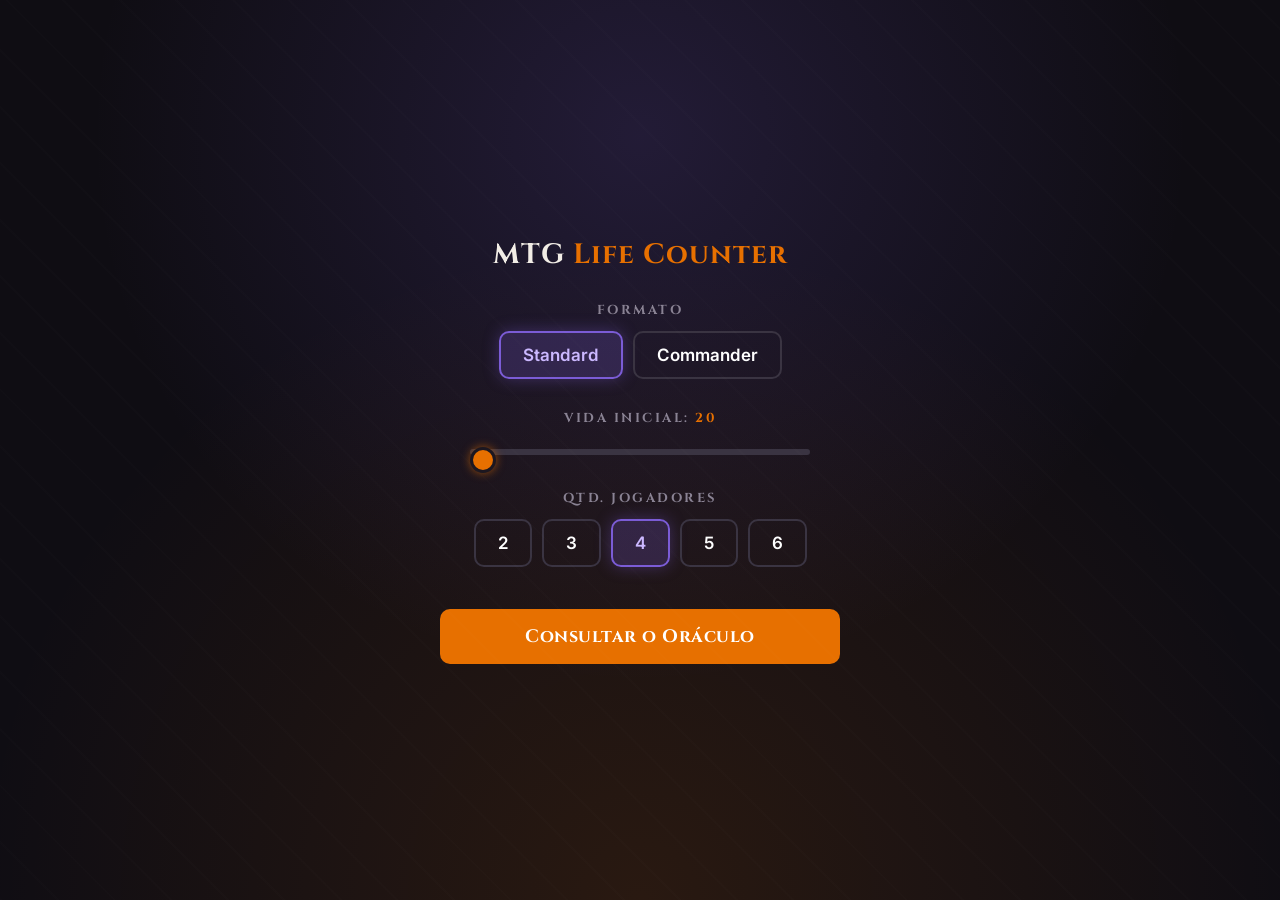
==== index.html @ 46aee6c7 "Initial commit: MTG Life Counter Contador de vida para Magic: The Gathering — PWA estático (HTML/CSS" ====
<!DOCTYPE html>
<html lang="pt-BR">
<head>
  <meta charset="UTF-8">
  <meta name="viewport" content="width=device-width, initial-scale=1.0, maximum-scale=1.0, user-scalable=no">
  <title>MTG Life Counter</title>
  <meta name="theme-color" content="#E77000">
  <link rel="manifest" href="manifest.json">
  <link rel="apple-touch-icon" href="assets/icons/icon-192.png">
  <link rel="preconnect" href="https://fonts.googleapis.com">
  <link href="https://fonts.googleapis.com/css2?family=Cinzel:wght@600;700&family=Inter:wght@400;600;700&display=swap" rel="stylesheet">
  <link rel="stylesheet" href="css/style.css">
</head>
<body>

  <div id="app">

    <!-- View 1: Setup -->
    <div id="view-setup" class="view active">
      <div class="setup-backdrop"></div>

      <h1 class="app-title">MTG <span>Life Counter</span></h1>

      <div class="setup-section">
        <h2>Formato</h2>
        <div class="pill-group" id="format-pills">
          <div class="pill arcane active" data-val="standard">Standard</div>
          <div class="pill arcane" data-val="commander">Commander</div>
        </div>
      </div>

      <div class="setup-section">
        <h2>Vida Inicial: <span id="life-value">20</span></h2>
        <input type="range" id="life-slider" min="20" max="40" step="1" value="20" list="life-ticks">
        <datalist id="life-ticks">
          <option value="20"></option>
          <option value="25"></option>
          <option value="30"></option>
          <option value="35"></option>
          <option value="40"></option>
        </datalist>
      </div>

      <div class="setup-section">
        <h2>Qtd. Jogadores</h2>
        <div class="pill-group" id="player-pills">
          <div class="pill arcane" data-val="2">2</div>
          <div class="pill arcane" data-val="3">3</div>
          <div class="pill arcane active" data-val="4">4</div>
          <div class="pill arcane" data-val="5">5</div>
          <div class="pill arcane" data-val="6">6</div>
        </div>
      </div>

      <button class="start-btn" id="start-btn">Consultar o Oráculo</button>
    </div>

    <!-- View 2: Oracle (multi-etapa) -->
    <div id="view-oracle" class="view">
      <div class="oracle-orb" id="oracle-orb">
        <div class="oracle-face"></div>
      </div>
      <h2 id="oracle-text">O Oráculo aguarda...</h2>
      <p id="oracle-subtext" class="oracle-subtext">Toque para sortear os decks</p>

      <div id="oracle-deck-list" class="oracle-deck-list"></div>

      <button class="start-btn oracle-btn" id="oracle-action-btn">Invocar o Oráculo</button>
    </div>

    <!-- View 3: Match -->
    <div id="view-match" class="view">
      <div id="match-grid" class="match-grid"></div>

      <div id="radial-menu-container">
        <div class="radial-center-btn" onclick="UI.toggleMenu()">
          <svg width="24" height="24" viewBox="0 0 24 24" fill="none" stroke="currentColor" stroke-width="2">
            <line x1="3" y1="12" x2="21" y2="12"></line>
            <line x1="3" y1="6" x2="21" y2="6"></line>
            <line x1="3" y1="18" x2="21" y2="18"></line>
          </svg>
        </div>
      </div>

      <div id="match-end-overlay">
        <h1 id="match-end-title"></h1>
        <p id="match-end-subtitle"></p>
        <button id="match-end-btn">Nova Partida</button>
      </div>
    </div>

  </div>

  <script src="js/dice.js"></script>
  <script src="js/oracle.js"></script>
  <script src="js/game.js"></script>
  <script src="js/ui.js"></script>
  <script src="js/app.js"></script>

  <script>
    if ('serviceWorker' in navigator) {
      window.addEventListener('load', () => {
        navigator.serviceWorker.register('sw.js').catch(err => console.warn('SW falhou:', err));
      });
    }
  </script>
</body>
</html>
---- css/style.css ----
:root {
  --bg-color: #0f0d13;
  --surface-color: #1c1720;
  --primary-color: #E77000;   /* ação principal (CTA) */
  --arcane-color: #7B5CD6;    /* seleção / tema místico */
  --text-color: #f2ede6;
  --text-muted: #8a8394;
  --font-display: 'Cinzel', serif;
  --font-body: 'Inter', system-ui, sans-serif;
  --danger-color: #ff4d4d;
  --success-color: #2ecc71;
}

* {
  box-sizing: border-box;
  margin: 0;
  padding: 0;
  user-select: none;
  -webkit-user-select: none;
  -webkit-tap-highlight-color: transparent;
}

html, body {
  background-color: var(--bg-color);
  color: var(--text-color);
  font-family: var(--font-body);
  overflow: hidden;
  touch-action: none;
  height: 100%;
}

#app { width: 100vw; height: 100vh; position: relative; }

/* ===== VIEWS ===== */
.view {
  display: none;
  width: 100%; height: 100%;
  position: absolute; top: 0; left: 0;
  flex-direction: column;
  animation: viewFadeIn 0.4s ease;
}
.view.active { display: flex; }

@keyframes viewFadeIn {
  from { opacity: 0; transform: scale(0.98); }
  to { opacity: 1; transform: scale(1); }
}

/* ===== SETUP ===== */
#view-setup {
  padding: 24px 20px;
  align-items: center;
  justify-content: center;
  position: relative;
  gap: 4px;
  background:
    radial-gradient(circle at 50% 15%, rgba(123, 92, 214, 0.18), transparent 55%),
    radial-gradient(circle at 50% 100%, rgba(231, 112, 0, 0.12), transparent 60%),
    var(--bg-color);
}

.setup-backdrop {
  position: absolute; inset: 0; pointer-events: none; opacity: 0.5;
  background-image: repeating-linear-gradient(45deg, rgba(255,255,255,0.015) 0 2px, transparent 2px 40px);
}

.app-title {
  font-family: var(--font-display);
  font-size: 28px;
  letter-spacing: 1px;
  margin-bottom: 24px;
  text-align: center;
}
.app-title span { color: var(--primary-color); }

.setup-section { margin-bottom: 26px; text-align: center; width: 100%; max-width: 400px; }
.setup-section h2 {
  font-family: var(--font-display);
  font-size: 13px; text-transform: uppercase; letter-spacing: 2.5px;
  color: var(--text-muted); margin-bottom: 12px;
}
.setup-section h2 span { color: var(--primary-color); font-weight: bold; }

.pill-group { display: flex; flex-wrap: wrap; gap: 10px; justify-content: center; }

.pill {
  background: transparent; border: 2px solid #3a3442; color: #fff;
  padding: 12px 22px; border-radius: 10px; font-size: 17px; font-weight: 600;
  cursor: pointer; transition: transform 0.15s, background-color 0.2s, border-color 0.2s;
}
.pill:active { transform: scale(0.94); }
.pill.arcane.active {
  border-color: var(--arcane-color);
  background-color: rgba(123, 92, 214, 0.22);
  color: #cbb8ff;
  box-shadow: 0 0 16px rgba(123, 92, 214, 0.35);
}

/* Slider de vida inicial */
#life-slider {
  -webkit-appearance: none; width: 100%; max-width: 340px; height: 6px;
  border-radius: 3px; background: #3a3442; outline: none; margin-top: 6px;
}
#life-slider::-webkit-slider-thumb {
  -webkit-appearance: none; width: 26px; height: 26px; border-radius: 50%;
  background: var(--primary-color); border: 3px solid #1c1720; cursor: pointer;
  box-shadow: 0 0 10px rgba(231, 112, 0, 0.6);
}
#life-slider::-moz-range-thumb {
  width: 26px; height: 26px; border-radius: 50%; background: var(--primary-color);
  border: 3px solid #1c1720; cursor: pointer;
}

.start-btn {
  background-color: var(--primary-color); color: #fff; border: none;
  padding: 15px 40px; font-size: 18px; font-weight: 700; font-family: var(--font-display);
  border-radius: 10px; cursor: pointer; margin-top: 12px; width: 100%; max-width: 400px;
  transition: background-color 0.2s, transform 0.15s;
  letter-spacing: 0.5px;
}
.start-btn:active { background-color: #cc6300; transform: scale(0.97); }
.start-btn:disabled { opacity: 0.5; cursor: default; }

/* ===== ORACLE ===== */
#view-oracle {
  align-items: center; justify-content: flex-start;
  background: radial-gradient(circle at 50% 20%, #221a2c 0%, #0a0810 100%);
  text-align: center; padding: 40px 20px 24px;
  overflow-y: auto;
}

#oracle-text { font-family: var(--font-display); font-size: 20px; margin-bottom: 6px; }
.oracle-subtext { color: var(--text-muted); font-size: 14px; margin-bottom: 18px; }

.oracle-orb {
  width: 160px; height: 160px; border-radius: 50%;
  background: radial-gradient(circle at 32% 28%, #4a4256, #14101c 70%);
  box-shadow: 0 0 40px rgba(123, 92, 214, 0.35);
  margin-bottom: 24px;
  position: relative;
  display: flex; align-items: center; justify-content: center;
  animation: orbIdle 3s infinite alternate ease-in-out;
  flex-shrink: 0;
}
.oracle-orb::before {
  content: ''; position: absolute; inset: -10px; border-radius: 50%;
  border: 1px solid rgba(123, 92, 214, 0.4);
}

/* Busto místico abstrato — genérico, não retrato de pessoa real */
.oracle-face {
  width: 70px; height: 82px; border-radius: 50% 50% 46% 46%;
  background: linear-gradient(180deg, #d8cdb8 0%, #b8a888 100%);
  position: relative;
  box-shadow: inset 0 -10px 16px rgba(0,0,0,0.25);
}
.oracle-face::before, .oracle-face::after {
  content: ''; position: absolute; width: 8px; height: 8px; border-radius: 50%;
  background: rgba(20,15,10,0.6); top: 34px;
}
.oracle-face::before { left: 18px; }
.oracle-face::after { right: 18px; }

@keyframes orbIdle {
  0% { box-shadow: 0 0 24px rgba(123, 92, 214, 0.25); }
  100% { box-shadow: 0 0 55px rgba(123, 92, 214, 0.55); }
}

.oracle-orb.consulting {
  animation: orbConsult 0.9s infinite alternate ease-in-out;
}
@keyframes orbConsult {
  0% { box-shadow: 0 0 30px rgba(231, 112, 0, 0.4); transform: scale(1); }
  100% { box-shadow: 0 0 70px rgba(231, 112, 0, 0.8); transform: scale(1.04); }
}

.oracle-deck-list {
  display: flex; flex-direction: column; gap: 10px; width: 100%; max-width: 380px;
  margin-bottom: 20px;
}
.deck-card {
  display: flex; align-items: center; gap: 12px;
  background: var(--surface-color); border: 1px solid #322b3c; border-radius: 10px;
  padding: 12px 14px; text-align: left;
  opacity: 0; transform: translateY(10px);
  animation: deckReveal 0.4s ease forwards;
}
@keyframes deckReveal { to { opacity: 1; transform: translateY(0); } }
.deck-emoji { font-size: 26px; }
.deck-info { display: flex; flex-direction: column; font-size: 13px; color: var(--text-muted); }
.deck-info b { color: var(--text-color); font-size: 14px; }

.oracle-btn { max-width: 340px; }

/* ===== MATCH ===== */
#view-match { background-color: #000; position: relative; }

.match-grid { display: grid; width: 100%; height: 100%; gap: 4px; background-color: #2a2530; }

.player-zone {
  background: linear-gradient(180deg, var(--surface-color), #16121b);
  display: flex; flex-direction: column; align-items: center; justify-content: center;
  position: relative; touch-action: none; overflow: hidden;
  transition: background-color 0.4s;
}
.player-zone.defeated { filter: grayscale(0.7) brightness(0.6); }
.player-zone.defeated::after {
  content: '💀'; position: absolute; font-size: 18vh; opacity: 0.15; pointer-events: none;
}

.life-total {
  font-size: 28vh; font-weight: 700; line-height: 1; font-family: var(--font-display);
  pointer-events: none; transition: color 0.15s; z-index: 2;
}

/* Toque direcional: metade esquerda = -1, metade direita = +1 */
.tap-zone {
  position: absolute; top: 0; bottom: 0; width: 50%; z-index: 3;
  display: flex; align-items: center; justify-content: center;
}
.tap-minus { left: 0; justify-content: flex-start; }
.tap-plus { right: 0; justify-content: flex-end; }
.tap-hint {
  font-size: 22px; color: rgba(255,255,255,0.10); font-weight: bold; padding: 0 14px;
  transition: color 0.15s;
}
.tap-zone.flash { background: rgba(255,255,255,0.06); }
.tap-zone.flash .tap-hint { color: rgba(255,255,255,0.4); }

.player-deck-name {
  position: absolute; bottom: 14px; font-size: 12px; color: var(--text-muted);
  pointer-events: none; z-index: 2;
}

/* Layouts por qtd. de jogadores (2 a 6) */
.match-grid.layout-2 { grid-template-rows: 1fr 1fr; }
.match-grid.layout-2 .player-1 { transform: rotate(180deg); }
.match-grid.layout-2 .life-total { font-size: 30vh; }

.match-grid.layout-3 { grid-template-columns: 1fr 1fr; grid-template-rows: 1fr 1fr; }
.match-grid.layout-3 .player-1, .match-grid.layout-3 .player-2 { transform: rotate(180deg); }
.match-grid.layout-3 .player-3 { grid-column: span 2; }
.match-grid.layout-3 .life-total { font-size: 20vh; }

.match-grid.layout-4 { grid-template-columns: 1fr 1fr; grid-template-rows: 1fr 1fr; }
.match-grid.layout-4 .player-1, .match-grid.layout-4 .player-2 { transform: rotate(180deg); }
.match-grid.layout-4 .life-total { font-size: 20vh; }

.match-grid.layout-5 { grid-template-columns: repeat(6, 1fr); grid-template-rows: 1fr 1fr; }
.match-grid.layout-5 .player-1, .match-grid.layout-5 .player-2, .match-grid.layout-5 .player-3 {
  transform: rotate(180deg); grid-column: span 2;
}
.match-grid.layout-5 .player-4, .match-grid.layout-5 .player-5 { grid-column: span 3; }
.match-grid.layout-5 .life-total { font-size: 15vh; }

.match-grid.layout-6 { grid-template-columns: repeat(3, 1fr); grid-template-rows: 1fr 1fr; }
.match-grid.layout-6 .player-1, .match-grid.layout-6 .player-2, .match-grid.layout-6 .player-3 {
  transform: rotate(180deg);
}
.match-grid.layout-6 .life-total { font-size: 13vh; }

/* Delta flutuante */
.delta-indicator {
  position: absolute; font-size: 40px; font-weight: bold;
  pointer-events: none; opacity: 0; z-index: 10;
  transition: opacity 0.3s, transform 1s ease-out;
}
.delta-indicator.show { opacity: 1; }
.delta-positive { color: var(--success-color); }
.delta-negative { color: var(--danger-color); }

/* ===== MENU RADIAL ===== */
#radial-menu-container {
  position: absolute; top: 50%; left: 50%; transform: translate(-50%, -50%);
  z-index: 100; width: 58px; height: 58px;
}

.radial-center-btn {
  width: 58px; height: 58px; border-radius: 50%;
  background-color: var(--primary-color); border: 3px solid #000; color: #fff;
  display: flex; align-items: center; justify-content: center;
  box-shadow: 0 4px 10px rgba(0,0,0,0.5);
  position: absolute; top: 0; left: 0; z-index: 101; cursor: pointer;
  transition: transform 0.3s;
}
#radial-menu-container.open .radial-center-btn { transform: rotate(45deg); }

.radial-item {
  position: absolute; top: 8px; left: 8px; width: 42px; height: 42px;
  border-radius: 50%; background-color: #2a2530; color: #fff;
  display: flex; align-items: center; justify-content: center;
  font-size: 10px; font-weight: bold; text-align: center;
  transform: translate(0, 0);
  transition: transform 0.35s cubic-bezier(0.175, 0.885, 0.32, 1.275), opacity 0.3s;
  opacity: 0; z-index: 100; pointer-events: none;
  border: 2px solid var(--arcane-color);
}
#radial-menu-container.open .radial-item {
  opacity: 1; pointer-events: auto;
  transform: translate(var(--tx), var(--ty));
}
.radial-item:active { background-color: var(--arcane-color); }

/* ===== TOAST ===== */
#toast {
  position: absolute; bottom: 8%; left: 50%; transform: translateX(-50%) translateY(20px);
  background: rgba(0,0,0,0.88); color: #fff; padding: 12px 24px; border-radius: 24px;
  font-size: 15px; opacity: 0; pointer-events: none; z-index: 200;
  transition: opacity 0.25s, transform 0.25s; white-space: nowrap;
}
#toast.show { opacity: 1; transform: translateX(-50%) translateY(0); }

/* ===== MATCH END OVERLAY ===== */
#match-end-overlay {
  position: absolute; inset: 0; z-index: 300;
  display: none; align-items: center; justify-content: center; flex-direction: column;
  background: rgba(0,0,0,0.92); text-align: center; padding: 20px;
}
#match-end-overlay.active { display: flex; animation: viewFadeIn 0.4s ease; }
#match-end-overlay.victory #match-end-title { color: var(--success-color); }
#match-end-overlay.defeat #match-end-title { color: var(--danger-color); }

#match-end-title { font-family: var(--font-display); font-size: 44px; margin-bottom: 12px; }
#match-end-subtitle { color: var(--text-muted); margin-bottom: 30px; font-size: 17px; }

#match-end-btn {
  background-color: var(--primary-color); color: #fff; border: none;
  padding: 14px 36px; font-size: 17px; font-family: var(--font-display); font-weight: 700;
  border-radius: 10px; cursor: pointer;
}
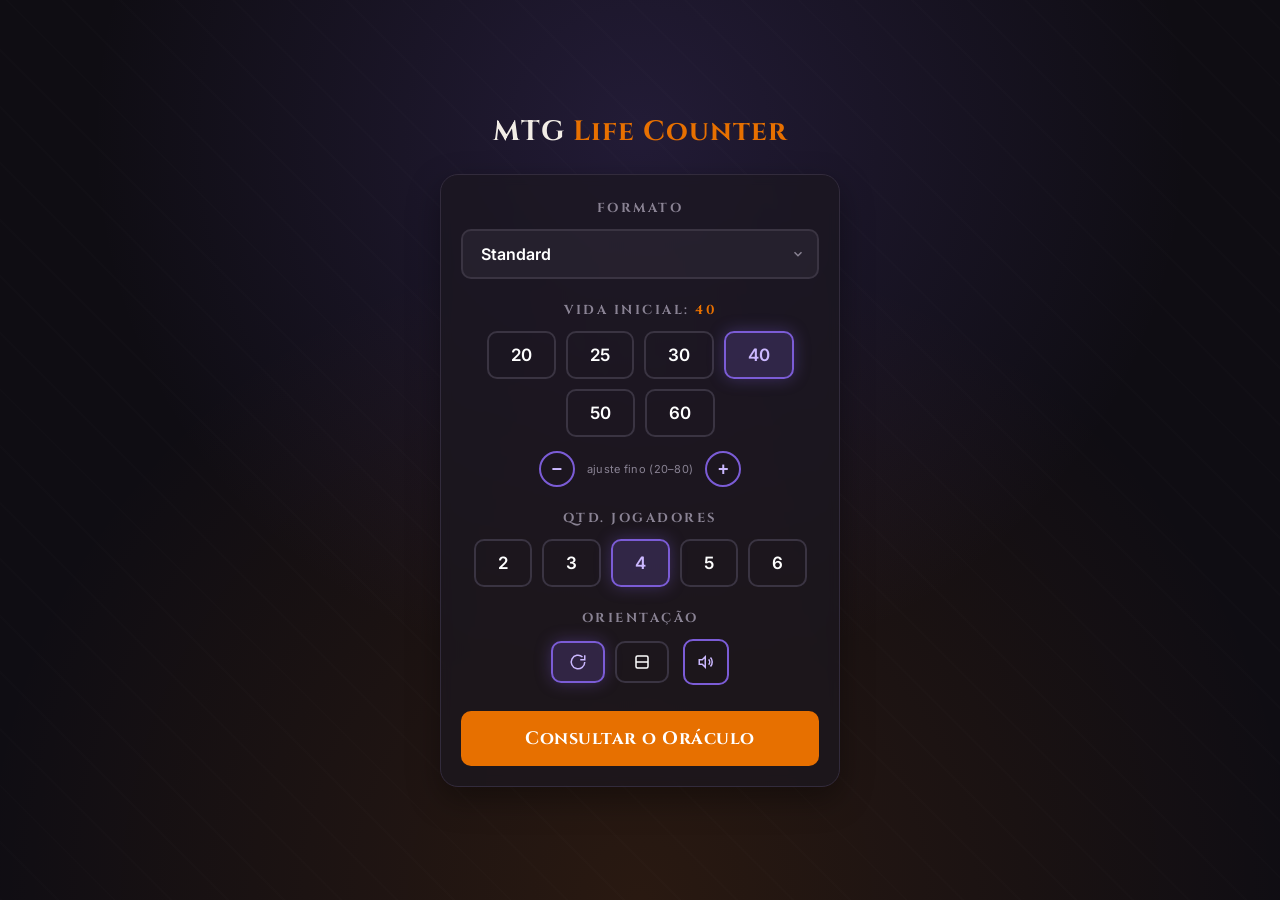
==== commit 03c99e80: "Redesign setup/match UI per mockup: dial gesture, radial wheel, modals, CSV log Setup screen matches" ====
--- a/index.html
+++ b/index.html
@@ -21,38 +21,67 @@
 
       <h1 class="app-title">MTG <span>Life Counter</span></h1>
 
-      <div class="setup-section">
-        <h2>Formato</h2>
-        <div class="pill-group" id="format-pills">
-          <div class="pill arcane active" data-val="standard">Standard</div>
-          <div class="pill arcane" data-val="commander">Commander</div>
+      <div class="setup-card">
+
+        <div class="setup-section">
+          <h2>Formato</h2>
+          <div class="select-field">
+            <select id="format-select">
+              <option value="standard">Standard</option>
+              <option value="commander">Commander</option>
+            </select>
+            <svg class="select-chevron" width="14" height="14" viewBox="0 0 24 24" fill="none" stroke="currentColor" stroke-width="2.5"><polyline points="6 9 12 15 18 9"></polyline></svg>
+          </div>
         </div>
+
+        <div class="setup-section">
+          <h2>Vida Inicial: <span id="life-value">40</span></h2>
+          <div class="pill-group" id="life-pills">
+            <div class="pill arcane" data-val="20">20</div>
+            <div class="pill arcane" data-val="25">25</div>
+            <div class="pill arcane" data-val="30">30</div>
+            <div class="pill arcane active" data-val="40">40</div>
+            <div class="pill arcane" data-val="50">50</div>
+            <div class="pill arcane" data-val="60">60</div>
+          </div>
+          <div class="life-fine-adjust">
+            <button type="button" class="stepper-btn" id="life-minus" title="-5">−</button>
+            <span class="life-fine-hint">ajuste fino (20–80)</span>
+            <button type="button" class="stepper-btn" id="life-plus" title="+5">+</button>
+          </div>
+        </div>
+
+        <div class="setup-section">
+          <h2>Qtd. Jogadores</h2>
+          <div class="pill-group" id="player-pills">
+            <div class="pill arcane" data-val="2">2</div>
+            <div class="pill arcane" data-val="3">3</div>
+            <div class="pill arcane active" data-val="4">4</div>
+            <div class="pill arcane" data-val="5">5</div>
+            <div class="pill arcane" data-val="6">6</div>
+          </div>
+        </div>
+
+        <div class="setup-section">
+          <h2>Orientação</h2>
+          <div class="orientation-row">
+            <div class="pill-group" id="rotation-pills">
+              <div class="pill arcane icon-pill active" data-val="auto" title="Rotação automática por assento">
+                <svg width="18" height="18" viewBox="0 0 24 24" fill="none" stroke="currentColor" stroke-width="2"><path d="M21 12a9 9 0 1 1-3-6.7"></path><polyline points="21 3 21 9 15 9"></polyline></svg>
+              </div>
+              <div class="pill arcane icon-pill" data-val="upright" title="Todos eretos (tela compartilhada)">
+                <svg width="18" height="18" viewBox="0 0 24 24" fill="none" stroke="currentColor" stroke-width="2"><rect x="4" y="4" width="16" height="16" rx="2"></rect><line x1="4" y1="12" x2="20" y2="12"></line></svg>
+              </div>
+            </div>
+            <button class="icon-toggle-btn active" id="sound-toggle" title="Som">
+              <svg class="icon-sound-on" width="18" height="18" viewBox="0 0 24 24" fill="none" stroke="currentColor" stroke-width="2"><polygon points="3 9 7 9 11 5 11 19 7 15 3 15"></polygon><path d="M15.5 8.5a5 5 0 0 1 0 7"></path><path d="M18 6a9 9 0 0 1 0 12"></path></svg>
+              <svg class="icon-sound-off" width="18" height="18" viewBox="0 0 24 24" fill="none" stroke="currentColor" stroke-width="2"><polygon points="3 9 7 9 11 5 11 19 7 15 3 15"></polygon><line x1="16" y1="9" x2="22" y2="15"></line><line x1="22" y1="9" x2="16" y2="15"></line></svg>
+            </button>
+          </div>
+        </div>
+
+        <button class="start-btn" id="start-btn">Consultar o Oráculo</button>
       </div>
-
-      <div class="setup-section">
-        <h2>Vida Inicial: <span id="life-value">20</span></h2>
-        <input type="range" id="life-slider" min="20" max="40" step="1" value="20" list="life-ticks">
-        <datalist id="life-ticks">
-          <option value="20"></option>
-          <option value="25"></option>
-          <option value="30"></option>
-          <option value="35"></option>
-          <option value="40"></option>
-        </datalist>
-      </div>
-
-      <div class="setup-section">
-        <h2>Qtd. Jogadores</h2>
-        <div class="pill-group" id="player-pills">
-          <div class="pill arcane" data-val="2">2</div>
-          <div class="pill arcane" data-val="3">3</div>
-          <div class="pill arcane active" data-val="4">4</div>
-          <div class="pill arcane" data-val="5">5</div>
-          <div class="pill arcane" data-val="6">6</div>
-        </div>
-      </div>
-
-      <button class="start-btn" id="start-btn">Consultar o Oráculo</button>
     </div>
 
     <!-- View 2: Oracle (multi-etapa) -->
@@ -73,6 +102,7 @@
       <div id="match-grid" class="match-grid"></div>
 
       <div id="radial-menu-container">
+        <svg id="radial-wedges" class="radial-wedges" viewBox="-120 -120 240 240"></svg>
         <div class="radial-center-btn" onclick="UI.toggleMenu()">
           <svg width="24" height="24" viewBox="0 0 24 24" fill="none" stroke="currentColor" stroke-width="2">
             <line x1="3" y1="12" x2="21" y2="12"></line>
@@ -86,6 +116,15 @@
         <h1 id="match-end-title"></h1>
         <p id="match-end-subtitle"></p>
         <button id="match-end-btn">Nova Partida</button>
+      </div>
+    </div>
+
+    <!-- Modal genérico (edição de vida, jogadores, dado/coin, menu expansível) -->
+    <div id="modal-overlay" class="modal-overlay">
+      <div class="modal-card" id="modal-card" role="dialog" aria-modal="true">
+        <h3 class="modal-title" id="modal-title"></h3>
+        <div class="modal-body" id="modal-body"></div>
+        <div class="modal-actions" id="modal-actions"></div>
       </div>
     </div>
 
--- a/css/style.css
+++ b/css/style.css
@@ -68,12 +68,23 @@
   font-family: var(--font-display);
   font-size: 28px;
   letter-spacing: 1px;
-  margin-bottom: 24px;
+  margin-bottom: 20px;
   text-align: center;
 }
 .app-title span { color: var(--primary-color); }
 
-.setup-section { margin-bottom: 26px; text-align: center; width: 100%; max-width: 400px; }
+/* Card que agrupa os controles de setup, como no mockup */
+.setup-card {
+  width: 100%; max-width: 400px;
+  background: rgba(28, 23, 32, 0.7);
+  border: 1px solid #322b3c;
+  border-radius: 18px;
+  padding: 24px 20px 20px;
+  backdrop-filter: blur(6px);
+  box-shadow: 0 12px 32px rgba(0, 0, 0, 0.35);
+}
+
+.setup-section { margin-bottom: 22px; text-align: center; width: 100%; }
 .setup-section h2 {
   font-family: var(--font-display);
   font-size: 13px; text-transform: uppercase; letter-spacing: 2.5px;
@@ -95,26 +106,46 @@
   color: #cbb8ff;
   box-shadow: 0 0 16px rgba(123, 92, 214, 0.35);
 }
-
-/* Slider de vida inicial */
-#life-slider {
-  -webkit-appearance: none; width: 100%; max-width: 340px; height: 6px;
-  border-radius: 3px; background: #3a3442; outline: none; margin-top: 6px;
-}
-#life-slider::-webkit-slider-thumb {
-  -webkit-appearance: none; width: 26px; height: 26px; border-radius: 50%;
-  background: var(--primary-color); border: 3px solid #1c1720; cursor: pointer;
-  box-shadow: 0 0 10px rgba(231, 112, 0, 0.6);
-}
-#life-slider::-moz-range-thumb {
-  width: 26px; height: 26px; border-radius: 50%; background: var(--primary-color);
-  border: 3px solid #1c1720; cursor: pointer;
-}
+.pill.icon-pill { padding: 10px 16px; display: flex; align-items: center; justify-content: center; }
+
+/* Ajuste fino da vida inicial (20-80) além dos 6 presets do mockup */
+.life-fine-adjust { display: flex; align-items: center; justify-content: center; gap: 12px; margin-top: 14px; }
+.life-fine-adjust .stepper-btn { width: 36px; height: 36px; font-size: 18px; }
+.life-fine-hint { font-size: 11px; color: var(--text-muted); letter-spacing: 0.3px; }
+
+/* Dropdown de formato — <select> nativo (acessível/robusto), tematizado */
+.select-field { position: relative; width: 100%; }
+.select-field select {
+  width: 100%; appearance: none; -webkit-appearance: none;
+  background-color: rgba(58, 52, 66, 0.35);
+  border: 2px solid #3a3442; color: #fff;
+  padding: 13px 40px 13px 18px; border-radius: 10px;
+  font-size: 16px; font-weight: 600; font-family: var(--font-body);
+  cursor: pointer;
+}
+.select-field select:focus { outline: none; border-color: var(--arcane-color); }
+.select-chevron {
+  position: absolute; right: 14px; top: 50%; transform: translateY(-50%);
+  color: var(--text-muted); pointer-events: none;
+}
+
+/* Orientação: assentos (auto/eretos) + som */
+.orientation-row { display: flex; align-items: center; justify-content: center; gap: 14px; }
+.icon-toggle-btn {
+  width: 46px; height: 46px; border-radius: 10px; flex-shrink: 0;
+  background: transparent; border: 2px solid #3a3442; color: var(--text-muted);
+  display: flex; align-items: center; justify-content: center; cursor: pointer;
+  transition: border-color 0.2s, color 0.2s;
+}
+.icon-toggle-btn .icon-sound-off { display: none; }
+.icon-toggle-btn.active { border-color: var(--arcane-color); color: #cbb8ff; }
+.icon-toggle-btn:not(.active) .icon-sound-on { display: none; }
+.icon-toggle-btn:not(.active) .icon-sound-off { display: block; }
 
 .start-btn {
   background-color: var(--primary-color); color: #fff; border: none;
   padding: 15px 40px; font-size: 18px; font-weight: 700; font-family: var(--font-display);
-  border-radius: 10px; cursor: pointer; margin-top: 12px; width: 100%; max-width: 400px;
+  border-radius: 10px; cursor: pointer; margin-top: 4px; width: 100%;
   transition: background-color 0.2s, transform 0.15s;
   letter-spacing: 0.5px;
 }
@@ -213,7 +244,24 @@
   pointer-events: none; transition: color 0.15s; z-index: 2;
 }
 
-/* Toque direcional: metade esquerda = -1, metade direita = +1 */
+/* Dial de vida: toque/segurar/arrastar — direita = +1, esquerda = -1 */
+.dial-groove {
+  position: absolute; left: 8%; right: 8%; top: 50%; height: 34px;
+  transform: translateY(-50%); z-index: 1; border-radius: 17px;
+  background:
+    repeating-linear-gradient(90deg, rgba(255,255,255,0.05) 0 2px, transparent 2px 12px),
+    linear-gradient(180deg, #322b3c, #1a1620 55%, #322b3c);
+  box-shadow: inset 0 2px 4px rgba(0,0,0,0.5), inset 0 -1px 0 rgba(255,255,255,0.04);
+  pointer-events: none;
+}
+.dial-groove::before, .dial-groove::after {
+  content: ''; position: absolute; top: 0; bottom: 0; width: 14px;
+  background: linear-gradient(180deg, #ff9740, var(--primary-color) 60%, #a34e00);
+  opacity: 0.85;
+}
+.dial-groove::before { left: 0; border-radius: 17px 0 0 17px; }
+.dial-groove::after { right: 0; border-radius: 0 17px 17px 0; }
+
 .tap-zone {
   position: absolute; top: 0; bottom: 0; width: 50%; z-index: 3;
   display: flex; align-items: center; justify-content: center;
@@ -269,7 +317,7 @@
 .delta-positive { color: var(--success-color); }
 .delta-negative { color: var(--danger-color); }
 
-/* ===== MENU RADIAL ===== */
+/* ===== MENU RADIAL (roda de segmentos) ===== */
 #radial-menu-container {
   position: absolute; top: 50%; left: 50%; transform: translate(-50%, -50%);
   z-index: 100; width: 58px; height: 58px;
@@ -279,27 +327,49 @@
   width: 58px; height: 58px; border-radius: 50%;
   background-color: var(--primary-color); border: 3px solid #000; color: #fff;
   display: flex; align-items: center; justify-content: center;
-  box-shadow: 0 4px 10px rgba(0,0,0,0.5);
+  box-shadow: 0 4px 14px rgba(0,0,0,0.55);
   position: absolute; top: 0; left: 0; z-index: 101; cursor: pointer;
   transition: transform 0.3s;
 }
 #radial-menu-container.open .radial-center-btn { transform: rotate(45deg); }
 
-.radial-item {
-  position: absolute; top: 8px; left: 8px; width: 42px; height: 42px;
-  border-radius: 50%; background-color: #2a2530; color: #fff;
-  display: flex; align-items: center; justify-content: center;
-  font-size: 10px; font-weight: bold; text-align: center;
-  transform: translate(0, 0);
-  transition: transform 0.35s cubic-bezier(0.175, 0.885, 0.32, 1.275), opacity 0.3s;
-  opacity: 0; z-index: 100; pointer-events: none;
-  border: 2px solid var(--arcane-color);
-}
-#radial-menu-container.open .radial-item {
+/* Roda de wedges (SVG) — escondida/reduzida até abrir */
+.radial-wedges {
+  position: absolute; top: 50%; left: 50%; width: 240px; height: 240px;
+  transform: translate(-50%, -50%) scale(0.5); transform-origin: center;
+  opacity: 0; pointer-events: none; overflow: visible;
+  transition: transform 0.35s cubic-bezier(0.175, 0.885, 0.32, 1.275), opacity 0.25s;
+  filter: drop-shadow(0 6px 18px rgba(0,0,0,0.5));
+}
+#radial-menu-container.open .radial-wedges {
+  opacity: 1; pointer-events: auto; transform: translate(-50%, -50%) scale(1);
+}
+
+.radial-wedge {
+  cursor: pointer;
+  stroke: #0f0d13; stroke-width: 2;
+  transition: fill 0.15s;
+}
+.radial-wedge.wedge-a { fill: #2a2340; }
+.radial-wedge.wedge-b { fill: #352c4d; }
+.radial-wedge:active { fill: var(--primary-color); }
+
+.radial-label {
+  position: absolute; top: 50%; left: 50%;
+  transform: translate(calc(-50% + var(--lx)), calc(-50% + var(--ly))) scale(0.5);
+  transform-origin: center;
+  width: 74px; text-align: center;
+  font-size: 12px; font-weight: 700; color: #ded4f5;
+  line-height: 1.15; letter-spacing: 0.2px;
+  opacity: 0; pointer-events: none; z-index: 102; cursor: pointer;
+  transition: transform 0.35s cubic-bezier(0.175, 0.885, 0.32, 1.275), opacity 0.25s;
+  text-shadow: 0 1px 3px rgba(0,0,0,0.8);
+}
+#radial-menu-container.open .radial-label {
   opacity: 1; pointer-events: auto;
-  transform: translate(var(--tx), var(--ty));
-}
-.radial-item:active { background-color: var(--arcane-color); }
+  transform: translate(calc(-50% + var(--lx)), calc(-50% + var(--ly))) scale(1);
+}
+.radial-label:active { color: var(--primary-color); }
 
 /* ===== TOAST ===== */
 #toast {
@@ -328,3 +398,79 @@
   padding: 14px 36px; font-size: 17px; font-family: var(--font-display); font-weight: 700;
   border-radius: 10px; cursor: pointer;
 }
+
+/* ===== MODAL GENÉRICO (substitui prompt()/alert()) ===== */
+.modal-overlay {
+  position: absolute; inset: 0; z-index: 400;
+  display: none; align-items: center; justify-content: center;
+  background: rgba(5, 4, 8, 0.78); backdrop-filter: blur(3px);
+  padding: 24px;
+}
+.modal-overlay.active { display: flex; animation: viewFadeIn 0.25s ease; }
+
+.modal-card {
+  width: 100%; max-width: 360px;
+  background: linear-gradient(180deg, var(--surface-color), #16121b);
+  border: 1px solid var(--arcane-color);
+  box-shadow: 0 0 40px rgba(123, 92, 214, 0.25), 0 12px 32px rgba(0,0,0,0.5);
+  border-radius: 16px; padding: 22px 20px;
+}
+
+.modal-title {
+  font-family: var(--font-display); font-size: 19px; text-align: center;
+  margin-bottom: 16px; letter-spacing: 0.5px;
+}
+
+.modal-body { min-height: 40px; margin-bottom: 18px; }
+
+.modal-actions { display: flex; gap: 10px; }
+.modal-btn {
+  flex: 1; padding: 12px 16px; border-radius: 10px; font-size: 15px; font-weight: 700;
+  font-family: var(--font-body); cursor: pointer; border: 2px solid #3a3442;
+  background: transparent; color: #fff; transition: transform 0.15s, background-color 0.2s;
+}
+.modal-btn:active { transform: scale(0.96); }
+.modal-btn-primary { background-color: var(--primary-color); border-color: var(--primary-color); }
+.modal-btn-secondary { color: var(--text-muted); }
+
+/* Seleção de jogador (usado no modal de Vida e de Jogadores) */
+.modal-player-row { display: flex; flex-wrap: wrap; gap: 8px; justify-content: center; margin-bottom: 4px; }
+.modal-player-pill {
+  padding: 9px 16px; border-radius: 9px; border: 2px solid #3a3442; background: transparent;
+  color: #fff; font-size: 14px; font-weight: 600; cursor: pointer; transition: border-color 0.2s, background-color 0.2s;
+}
+.modal-player-pill.active {
+  border-color: var(--arcane-color); background-color: rgba(123, 92, 214, 0.22); color: #cbb8ff;
+}
+
+/* Stepper de vida manual */
+.modal-stepper { display: flex; align-items: center; justify-content: center; gap: 22px; margin-top: 18px; }
+.stepper-btn {
+  width: 46px; height: 46px; border-radius: 50%; border: 2px solid var(--arcane-color);
+  background: transparent; color: #cbb8ff; font-size: 22px; font-weight: 700; cursor: pointer;
+  display: flex; align-items: center; justify-content: center; line-height: 1;
+}
+.stepper-btn:active { background-color: var(--arcane-color); color: #fff; transform: scale(0.94); }
+.stepper-value { font-family: var(--font-display); font-size: 34px; min-width: 64px; text-align: center; }
+
+/* Dado / Moeda */
+.modal-dice-grid { display: grid; grid-template-columns: 1fr 1fr; gap: 10px; }
+.dice-btn {
+  display: flex; flex-direction: column; align-items: center; gap: 4px;
+  padding: 14px 10px; border-radius: 10px; border: 2px solid #3a3442; background: transparent;
+  color: #fff; font-size: 13px; font-weight: 700; cursor: pointer; transition: border-color 0.2s;
+}
+.dice-btn:active { border-color: var(--primary-color); }
+.dice-icon { font-size: 26px; }
+.modal-dice-result {
+  text-align: center; margin-top: 14px; font-family: var(--font-display); font-size: 20px; min-height: 26px;
+}
+
+/* Menu expansível (undo, som) */
+.modal-menu-list { display: flex; flex-direction: column; gap: 10px; }
+.modal-menu-item {
+  padding: 14px 16px; border-radius: 10px; border: 2px solid #3a3442; background: transparent;
+  color: #fff; font-size: 15px; font-weight: 600; text-align: left; cursor: pointer;
+  transition: border-color 0.2s;
+}
+.modal-menu-item:active { border-color: var(--arcane-color); }
